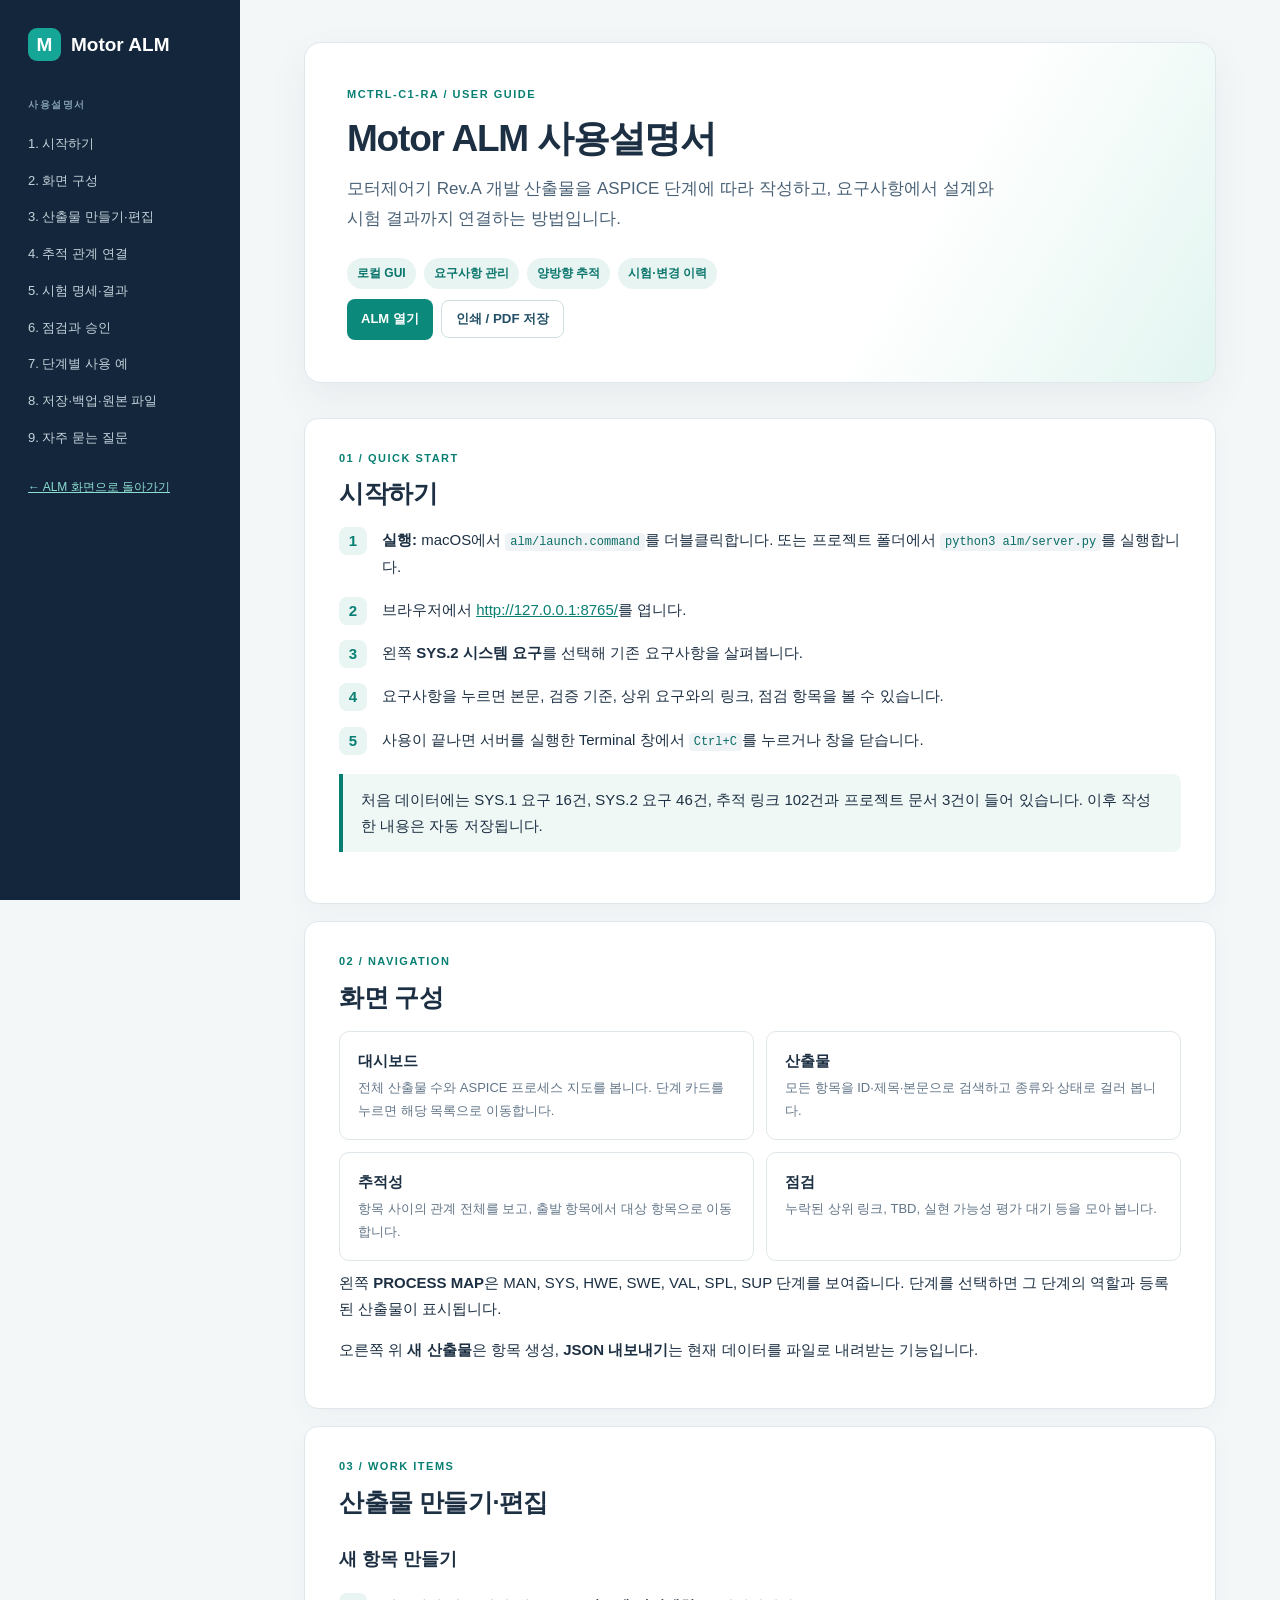
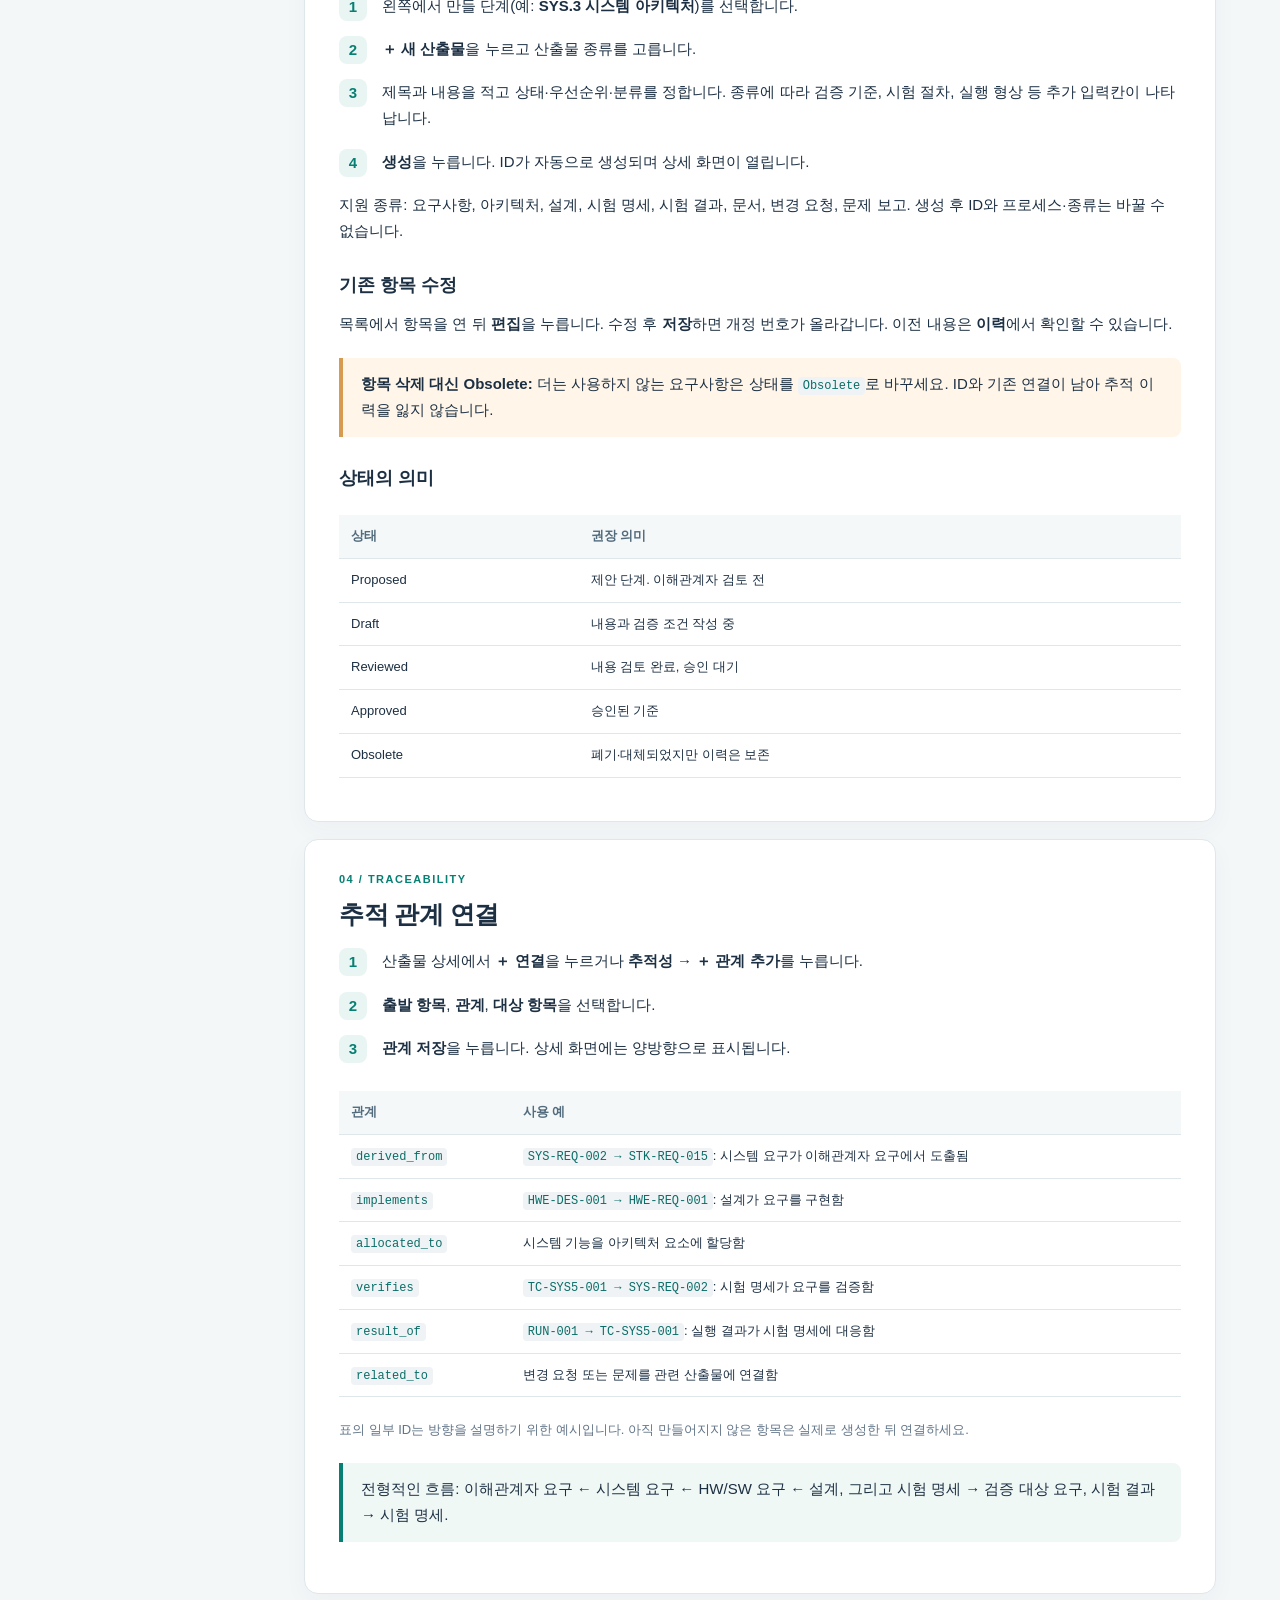
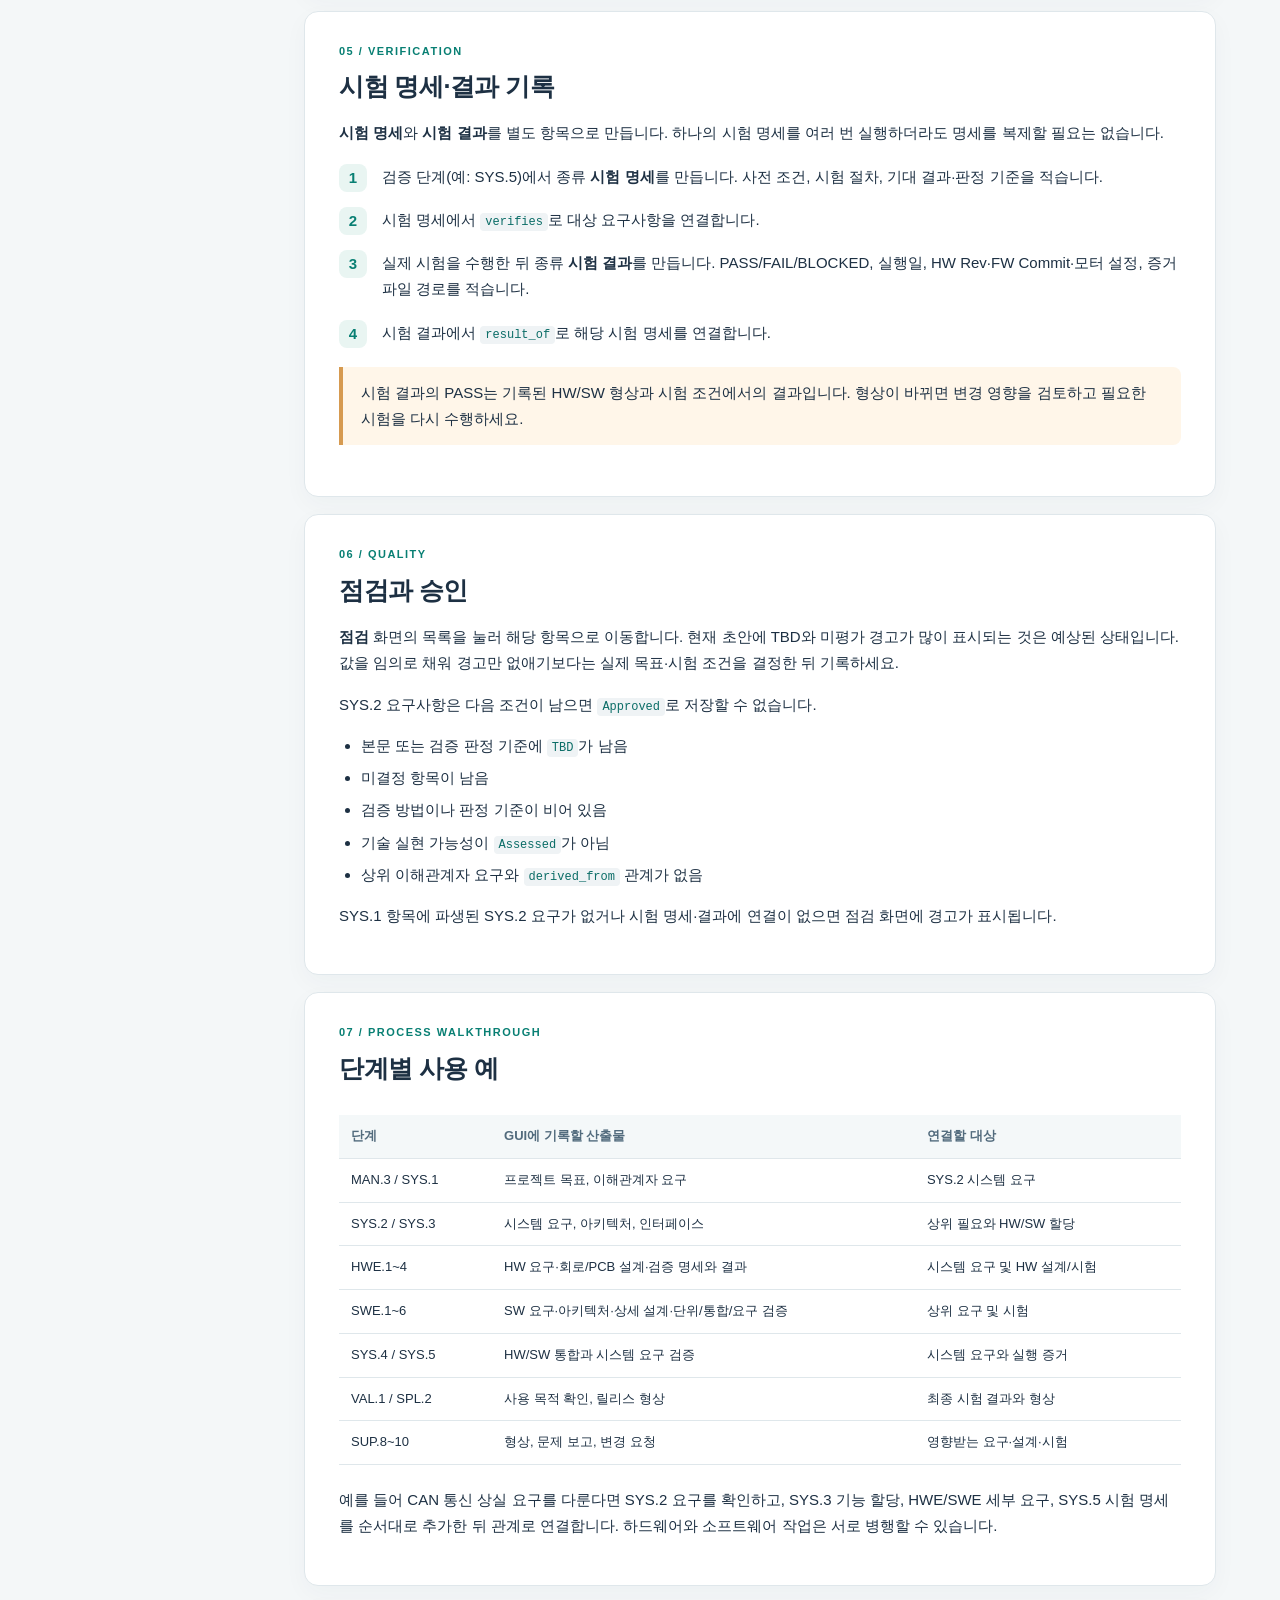
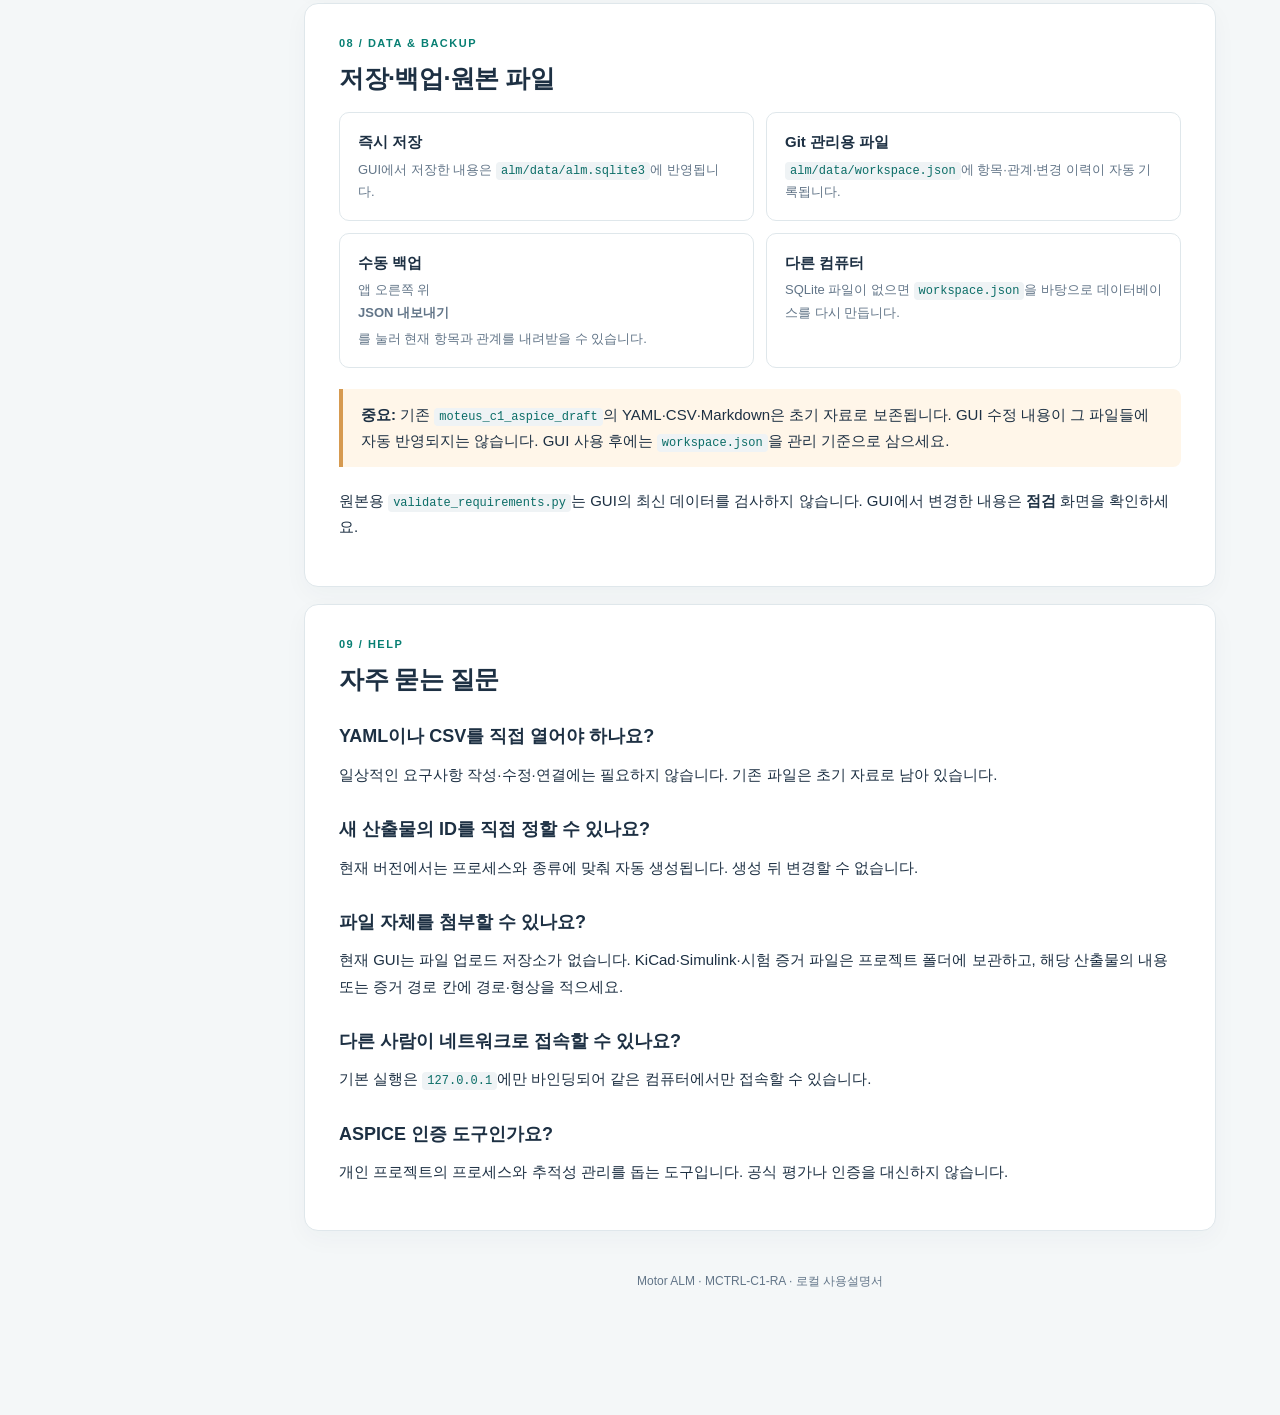
==== alm/static/guide.html @ b63cdf2c "[dev] 2026.10.14 Made ASPICE management tool aka. ALM(Application Lifecycle Management)" ====
<!doctype html>
<html lang="ko">
<head>
  <meta charset="utf-8">
  <meta name="viewport" content="width=device-width, initial-scale=1">
  <title>Motor ALM 사용설명서</title>
  <style>
    :root{--navy:#14263b;--ink:#1d3043;--muted:#627588;--teal:#087f73;--line:#dfe7eb;--bg:#f4f7f8;--pale:#e9f5f2;--amber:#a96920}
    *{box-sizing:border-box}html{scroll-behavior:smooth}body{margin:0;background:var(--bg);color:var(--ink);font:15px/1.75 -apple-system,BlinkMacSystemFont,"Apple SD Gothic Neo","Malgun Gothic",sans-serif}
    a{color:var(--teal)}a:hover{text-decoration:none}.layout{display:grid;grid-template-columns:240px minmax(0,1fr);max-width:1450px;margin:auto;min-height:100vh}
    aside{background:var(--navy);color:#dbe7ed;padding:28px 18px;position:sticky;top:0;height:100vh;overflow:auto}.logo{display:flex;align-items:center;gap:10px;font-size:19px;font-weight:800;color:white;padding:0 10px 23px}.mark{display:grid;place-items:center;background:#16a697;border-radius:9px;width:33px;height:33px}.side-label{color:#819db1;font-size:10px;letter-spacing:1.5px;font-weight:800;padding:12px 10px}.side-nav a{display:block;color:#c4d3dc;text-decoration:none;padding:7px 10px;border-radius:7px;font-size:13px}.side-nav a:hover{background:#284059;color:white}.side-home{display:block;margin:20px 10px;color:#8cddd2!important;font-size:12px}.content{min-width:0;padding:42px clamp(20px,5vw,72px) 100px}.page{max-width:930px;margin:auto}.eyebrow{font-size:11px;color:var(--teal);font-weight:800;letter-spacing:1.5px}.cover{background:linear-gradient(120deg,#fff 65%,#e2f5f0);border:1px solid var(--line);border-radius:17px;padding:42px;margin-bottom:35px;box-shadow:0 15px 38px #1a3a5010}h1{font-size:37px;line-height:1.22;margin:12px 0 13px;letter-spacing:-1.2px}h2{font-size:25px;line-height:1.3;margin:0 0 18px;letter-spacing:-.5px}h3{font-size:18px;margin:26px 0 8px}p{margin:9px 0 15px}.lead{font-size:17px;color:#496176;max-width:650px}.chips{display:flex;gap:8px;flex-wrap:wrap;margin-top:24px}.chip{background:#e8f4f1;color:#0a756c;padding:5px 10px;border-radius:100px;font-size:12px;font-weight:700}.section{background:white;border:1px solid var(--line);border-radius:14px;padding:30px 34px;margin:17px 0;box-shadow:0 8px 25px #15384a09;scroll-margin-top:20px}.section-number{font-size:11px;letter-spacing:1.5px;font-weight:800;color:var(--teal);margin-bottom:9px}.steps{counter-reset:step;padding:0;list-style:none}.steps li{counter-increment:step;position:relative;margin:17px 0;padding-left:43px}.steps li:before{content:counter(step);position:absolute;left:0;top:0;border-radius:8px;background:var(--pale);color:var(--teal);width:28px;height:28px;text-align:center;line-height:28px;font-weight:800}.callout{border-left:4px solid var(--teal);background:#f0f8f6;padding:13px 18px;border-radius:0 8px 8px 0;margin:21px 0}.callout.warn{border-color:#d69a50;background:#fff6e9}.callout p{margin:0}.grid{display:grid;grid-template-columns:repeat(2,minmax(0,1fr));gap:12px}.mini{border:1px solid var(--line);border-radius:10px;padding:16px 18px}.mini strong{display:block;margin-bottom:3px}.mini p{font-size:13px;color:var(--muted);margin:0}.table-wrap{overflow:auto}table{border-collapse:collapse;width:100%;font-size:13px;margin:13px 0}th,td{text-align:left;padding:10px 12px;border-bottom:1px solid var(--line);vertical-align:top}th{background:#f4f8f9;color:#526b7d;white-space:nowrap}code{background:#eff3f5;border-radius:4px;padding:2px 5px;font:12px ui-monospace,SFMono-Regular,monospace;color:#0b6d67}pre{background:#15283b;color:#eaf6f4;padding:17px 20px;border-radius:9px;overflow:auto;line-height:1.55;font-size:12px}pre code{background:none;color:inherit;padding:0}ul{padding-left:22px}li{margin:6px 0}.quiet{color:var(--muted);font-size:13px}.footer{font-size:12px;color:var(--muted);padding:23px 5px;text-align:center}.print-link{display:inline-block;margin-top:10px;background:#0b897b;color:#fff;text-decoration:none;padding:9px 14px;border-radius:8px;font-size:13px;font-weight:700}.print-link:hover{background:#076c61}button.print{margin-left:8px;border:1px solid #cddfe0;background:white;color:#245067;padding:9px 14px;border-radius:8px;font-weight:700;cursor:pointer}@media(max-width:800px){.layout{display:block}aside{position:static;height:auto;padding:15px}.logo{padding-bottom:0}.side-label,.side-nav{display:none}.side-home{display:inline-block;margin:5px 10px}.content{padding:20px}.cover{padding:28px}.section{padding:23px}.grid{grid-template-columns:1fr}h1{font-size:30px}}@media print{body{background:white}.layout{display:block}aside,.print-link,.print{display:none!important}.content{padding:0}.page{max-width:none}.cover,.section{break-inside:avoid;box-shadow:none}.section{margin:16px 0}.cover{padding:20px}}
  </style>
</head>
<body>
<div class="layout">
  <aside>
    <div class="logo"><span class="mark">M</span> Motor ALM</div>
    <div class="side-label">사용설명서</div>
    <nav class="side-nav" aria-label="목차">
      <a href="#start">1. 시작하기</a><a href="#screen">2. 화면 구성</a><a href="#items">3. 산출물 만들기·편집</a>
      <a href="#trace">4. 추적 관계 연결</a><a href="#test">5. 시험 명세·결과</a><a href="#review">6. 점검과 승인</a>
      <a href="#process">7. 단계별 사용 예</a><a href="#data">8. 저장·백업·원본 파일</a><a href="#faq">9. 자주 묻는 질문</a>
    </nav>
    <a class="side-home" href="http://127.0.0.1:8765/">← ALM 화면으로 돌아가기</a>
  </aside>
  <main class="content"><div class="page">
    <header class="cover">
      <div class="eyebrow">MCTRL-C1-RA / USER GUIDE</div>
      <h1>Motor ALM 사용설명서</h1>
      <p class="lead">모터제어기 Rev.A 개발 산출물을 ASPICE 단계에 따라 작성하고, 요구사항에서 설계와 시험 결과까지 연결하는 방법입니다.</p>
      <div class="chips"><span class="chip">로컬 GUI</span><span class="chip">요구사항 관리</span><span class="chip">양방향 추적</span><span class="chip">시험·변경 이력</span></div>
      <a class="print-link" href="http://127.0.0.1:8765/">ALM 열기</a><button class="print" type="button" onclick="window.print()">인쇄 / PDF 저장</button>
    </header>

    <section class="section" id="start"><div class="section-number">01 / QUICK START</div><h2>시작하기</h2>
      <ol class="steps"><li><strong>실행:</strong> macOS에서 <code>alm/launch.command</code>를 더블클릭합니다. 또는 프로젝트 폴더에서 <code>python3 alm/server.py</code>를 실행합니다.</li><li>브라우저에서 <a href="http://127.0.0.1:8765/">http://127.0.0.1:8765/</a>를 엽니다.</li><li>왼쪽 <strong>SYS.2 시스템 요구</strong>를 선택해 기존 요구사항을 살펴봅니다.</li><li>요구사항을 누르면 본문, 검증 기준, 상위 요구와의 링크, 점검 항목을 볼 수 있습니다.</li><li>사용이 끝나면 서버를 실행한 Terminal 창에서 <code>Ctrl+C</code>를 누르거나 창을 닫습니다.</li></ol>
      <div class="callout"><p>처음 데이터에는 SYS.1 요구 16건, SYS.2 요구 46건, 추적 링크 102건과 프로젝트 문서 3건이 들어 있습니다. 이후 작성한 내용은 자동 저장됩니다.</p></div>
    </section>

    <section class="section" id="screen"><div class="section-number">02 / NAVIGATION</div><h2>화면 구성</h2>
      <div class="grid"><div class="mini"><strong>대시보드</strong><p>전체 산출물 수와 ASPICE 프로세스 지도를 봅니다. 단계 카드를 누르면 해당 목록으로 이동합니다.</p></div><div class="mini"><strong>산출물</strong><p>모든 항목을 ID·제목·본문으로 검색하고 종류와 상태로 걸러 봅니다.</p></div><div class="mini"><strong>추적성</strong><p>항목 사이의 관계 전체를 보고, 출발 항목에서 대상 항목으로 이동합니다.</p></div><div class="mini"><strong>점검</strong><p>누락된 상위 링크, TBD, 실현 가능성 평가 대기 등을 모아 봅니다.</p></div></div>
      <p>왼쪽 <strong>PROCESS MAP</strong>은 MAN, SYS, HWE, SWE, VAL, SPL, SUP 단계를 보여줍니다. 단계를 선택하면 그 단계의 역할과 등록된 산출물이 표시됩니다.</p>
      <p>오른쪽 위 <strong>새 산출물</strong>은 항목 생성, <strong>JSON 내보내기</strong>는 현재 데이터를 파일로 내려받는 기능입니다.</p>
    </section>

    <section class="section" id="items"><div class="section-number">03 / WORK ITEMS</div><h2>산출물 만들기·편집</h2>
      <h3>새 항목 만들기</h3><ol class="steps"><li>왼쪽에서 만들 단계(예: <strong>SYS.3 시스템 아키텍처</strong>)를 선택합니다.</li><li><strong>＋ 새 산출물</strong>을 누르고 산출물 종류를 고릅니다.</li><li>제목과 내용을 적고 상태·우선순위·분류를 정합니다. 종류에 따라 검증 기준, 시험 절차, 실행 형상 등 추가 입력칸이 나타납니다.</li><li><strong>생성</strong>을 누릅니다. ID가 자동으로 생성되며 상세 화면이 열립니다.</li></ol>
      <p>지원 종류: 요구사항, 아키텍처, 설계, 시험 명세, 시험 결과, 문서, 변경 요청, 문제 보고. 생성 후 ID와 프로세스·종류는 바꿀 수 없습니다.</p>
      <h3>기존 항목 수정</h3><p>목록에서 항목을 연 뒤 <strong>편집</strong>을 누릅니다. 수정 후 <strong>저장</strong>하면 개정 번호가 올라갑니다. 이전 내용은 <strong>이력</strong>에서 확인할 수 있습니다.</p>
      <div class="callout warn"><p><strong>항목 삭제 대신 Obsolete:</strong> 더는 사용하지 않는 요구사항은 상태를 <code>Obsolete</code>로 바꾸세요. ID와 기존 연결이 남아 추적 이력을 잃지 않습니다.</p></div>
      <h3>상태의 의미</h3><div class="table-wrap"><table><thead><tr><th>상태</th><th>권장 의미</th></tr></thead><tbody><tr><td>Proposed</td><td>제안 단계. 이해관계자 검토 전</td></tr><tr><td>Draft</td><td>내용과 검증 조건 작성 중</td></tr><tr><td>Reviewed</td><td>내용 검토 완료, 승인 대기</td></tr><tr><td>Approved</td><td>승인된 기준</td></tr><tr><td>Obsolete</td><td>폐기·대체되었지만 이력은 보존</td></tr></tbody></table></div>
    </section>

    <section class="section" id="trace"><div class="section-number">04 / TRACEABILITY</div><h2>추적 관계 연결</h2>
      <ol class="steps"><li>산출물 상세에서 <strong>＋ 연결</strong>을 누르거나 <strong>추적성 → ＋ 관계 추가</strong>를 누릅니다.</li><li><strong>출발 항목</strong>, <strong>관계</strong>, <strong>대상 항목</strong>을 선택합니다.</li><li><strong>관계 저장</strong>을 누릅니다. 상세 화면에는 양방향으로 표시됩니다.</li></ol>
      <div class="table-wrap"><table><thead><tr><th>관계</th><th>사용 예</th></tr></thead><tbody><tr><td><code>derived_from</code></td><td><code>SYS-REQ-002 → STK-REQ-015</code>: 시스템 요구가 이해관계자 요구에서 도출됨</td></tr><tr><td><code>implements</code></td><td><code>HWE-DES-001 → HWE-REQ-001</code>: 설계가 요구를 구현함</td></tr><tr><td><code>allocated_to</code></td><td>시스템 기능을 아키텍처 요소에 할당함</td></tr><tr><td><code>verifies</code></td><td><code>TC-SYS5-001 → SYS-REQ-002</code>: 시험 명세가 요구를 검증함</td></tr><tr><td><code>result_of</code></td><td><code>RUN-001 → TC-SYS5-001</code>: 실행 결과가 시험 명세에 대응함</td></tr><tr><td><code>related_to</code></td><td>변경 요청 또는 문제를 관련 산출물에 연결함</td></tr></tbody></table></div>
      <p class="quiet">표의 일부 ID는 방향을 설명하기 위한 예시입니다. 아직 만들어지지 않은 항목은 실제로 생성한 뒤 연결하세요.</p>
      <div class="callout"><p>전형적인 흐름: 이해관계자 요구 ← 시스템 요구 ← HW/SW 요구 ← 설계, 그리고 시험 명세 → 검증 대상 요구, 시험 결과 → 시험 명세.</p></div>
    </section>

    <section class="section" id="test"><div class="section-number">05 / VERIFICATION</div><h2>시험 명세·결과 기록</h2>
      <p><strong>시험 명세</strong>와 <strong>시험 결과</strong>를 별도 항목으로 만듭니다. 하나의 시험 명세를 여러 번 실행하더라도 명세를 복제할 필요는 없습니다.</p>
      <ol class="steps"><li>검증 단계(예: SYS.5)에서 종류 <strong>시험 명세</strong>를 만듭니다. 사전 조건, 시험 절차, 기대 결과·판정 기준을 적습니다.</li><li>시험 명세에서 <code>verifies</code>로 대상 요구사항을 연결합니다.</li><li>실제 시험을 수행한 뒤 종류 <strong>시험 결과</strong>를 만듭니다. PASS/FAIL/BLOCKED, 실행일, HW Rev·FW Commit·모터 설정, 증거 파일 경로를 적습니다.</li><li>시험 결과에서 <code>result_of</code>로 해당 시험 명세를 연결합니다.</li></ol>
      <div class="callout warn"><p>시험 결과의 PASS는 기록된 HW/SW 형상과 시험 조건에서의 결과입니다. 형상이 바뀌면 변경 영향을 검토하고 필요한 시험을 다시 수행하세요.</p></div>
    </section>

    <section class="section" id="review"><div class="section-number">06 / QUALITY</div><h2>점검과 승인</h2>
      <p><strong>점검</strong> 화면의 목록을 눌러 해당 항목으로 이동합니다. 현재 초안에 TBD와 미평가 경고가 많이 표시되는 것은 예상된 상태입니다. 값을 임의로 채워 경고만 없애기보다는 실제 목표·시험 조건을 결정한 뒤 기록하세요.</p>
      <p>SYS.2 요구사항은 다음 조건이 남으면 <code>Approved</code>로 저장할 수 없습니다.</p>
      <ul><li>본문 또는 검증 판정 기준에 <code>TBD</code>가 남음</li><li>미결정 항목이 남음</li><li>검증 방법이나 판정 기준이 비어 있음</li><li>기술 실현 가능성이 <code>Assessed</code>가 아님</li><li>상위 이해관계자 요구와 <code>derived_from</code> 관계가 없음</li></ul>
      <p>SYS.1 항목에 파생된 SYS.2 요구가 없거나 시험 명세·결과에 연결이 없으면 점검 화면에 경고가 표시됩니다.</p>
    </section>

    <section class="section" id="process"><div class="section-number">07 / PROCESS WALKTHROUGH</div><h2>단계별 사용 예</h2>
      <div class="table-wrap"><table><thead><tr><th>단계</th><th>GUI에 기록할 산출물</th><th>연결할 대상</th></tr></thead><tbody><tr><td>MAN.3 / SYS.1</td><td>프로젝트 목표, 이해관계자 요구</td><td>SYS.2 시스템 요구</td></tr><tr><td>SYS.2 / SYS.3</td><td>시스템 요구, 아키텍처, 인터페이스</td><td>상위 필요와 HW/SW 할당</td></tr><tr><td>HWE.1~4</td><td>HW 요구·회로/PCB 설계·검증 명세와 결과</td><td>시스템 요구 및 HW 설계/시험</td></tr><tr><td>SWE.1~6</td><td>SW 요구·아키텍처·상세 설계·단위/통합/요구 검증</td><td>상위 요구 및 시험</td></tr><tr><td>SYS.4 / SYS.5</td><td>HW/SW 통합과 시스템 요구 검증</td><td>시스템 요구와 실행 증거</td></tr><tr><td>VAL.1 / SPL.2</td><td>사용 목적 확인, 릴리스 형상</td><td>최종 시험 결과와 형상</td></tr><tr><td>SUP.8~10</td><td>형상, 문제 보고, 변경 요청</td><td>영향받는 요구·설계·시험</td></tr></tbody></table></div>
      <p>예를 들어 CAN 통신 상실 요구를 다룬다면 SYS.2 요구를 확인하고, SYS.3 기능 할당, HWE/SWE 세부 요구, SYS.5 시험 명세를 순서대로 추가한 뒤 관계로 연결합니다. 하드웨어와 소프트웨어 작업은 서로 병행할 수 있습니다.</p>
    </section>

    <section class="section" id="data"><div class="section-number">08 / DATA & BACKUP</div><h2>저장·백업·원본 파일</h2>
      <div class="grid"><div class="mini"><strong>즉시 저장</strong><p>GUI에서 저장한 내용은 <code>alm/data/alm.sqlite3</code>에 반영됩니다.</p></div><div class="mini"><strong>Git 관리용 파일</strong><p><code>alm/data/workspace.json</code>에 항목·관계·변경 이력이 자동 기록됩니다.</p></div><div class="mini"><strong>수동 백업</strong><p>앱 오른쪽 위 <strong>JSON 내보내기</strong>를 눌러 현재 항목과 관계를 내려받을 수 있습니다.</p></div><div class="mini"><strong>다른 컴퓨터</strong><p>SQLite 파일이 없으면 <code>workspace.json</code>을 바탕으로 데이터베이스를 다시 만듭니다.</p></div></div>
      <div class="callout warn"><p><strong>중요:</strong> 기존 <code>moteus_c1_aspice_draft</code>의 YAML·CSV·Markdown은 초기 자료로 보존됩니다. GUI 수정 내용이 그 파일들에 자동 반영되지는 않습니다. GUI 사용 후에는 <code>workspace.json</code>을 관리 기준으로 삼으세요.</p></div>
      <p>원본용 <code>validate_requirements.py</code>는 GUI의 최신 데이터를 검사하지 않습니다. GUI에서 변경한 내용은 <strong>점검</strong> 화면을 확인하세요.</p>
    </section>

    <section class="section" id="faq"><div class="section-number">09 / HELP</div><h2>자주 묻는 질문</h2>
      <h3>YAML이나 CSV를 직접 열어야 하나요?</h3><p>일상적인 요구사항 작성·수정·연결에는 필요하지 않습니다. 기존 파일은 초기 자료로 남아 있습니다.</p>
      <h3>새 산출물의 ID를 직접 정할 수 있나요?</h3><p>현재 버전에서는 프로세스와 종류에 맞춰 자동 생성됩니다. 생성 뒤 변경할 수 없습니다.</p>
      <h3>파일 자체를 첨부할 수 있나요?</h3><p>현재 GUI는 파일 업로드 저장소가 없습니다. KiCad·Simulink·시험 증거 파일은 프로젝트 폴더에 보관하고, 해당 산출물의 내용 또는 증거 경로 칸에 경로·형상을 적으세요.</p>
      <h3>다른 사람이 네트워크로 접속할 수 있나요?</h3><p>기본 실행은 <code>127.0.0.1</code>에만 바인딩되어 같은 컴퓨터에서만 접속할 수 있습니다.</p>
      <h3>ASPICE 인증 도구인가요?</h3><p>개인 프로젝트의 프로세스와 추적성 관리를 돕는 도구입니다. 공식 평가나 인증을 대신하지 않습니다.</p>
    </section>
    <footer class="footer">Motor ALM · MCTRL-C1-RA · 로컬 사용설명서</footer>
  </div></main>
</div>
</body>
</html>
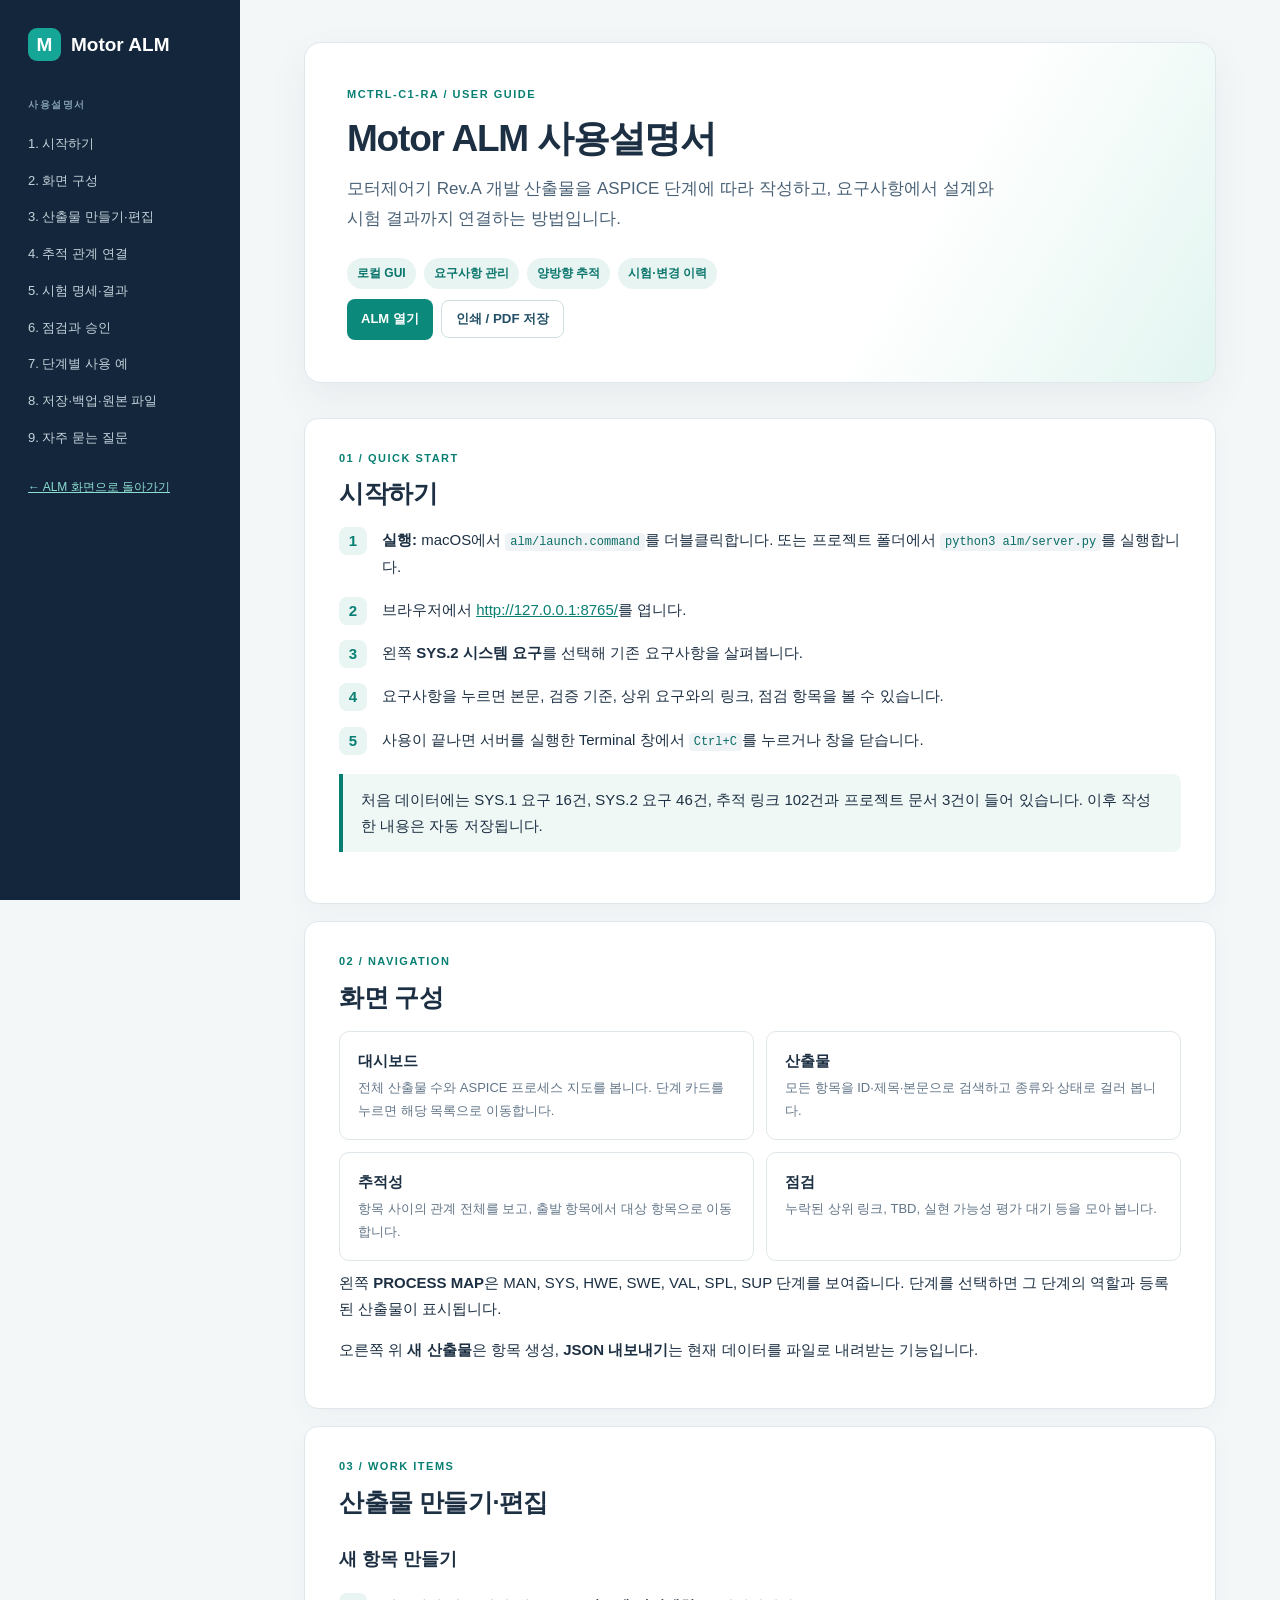
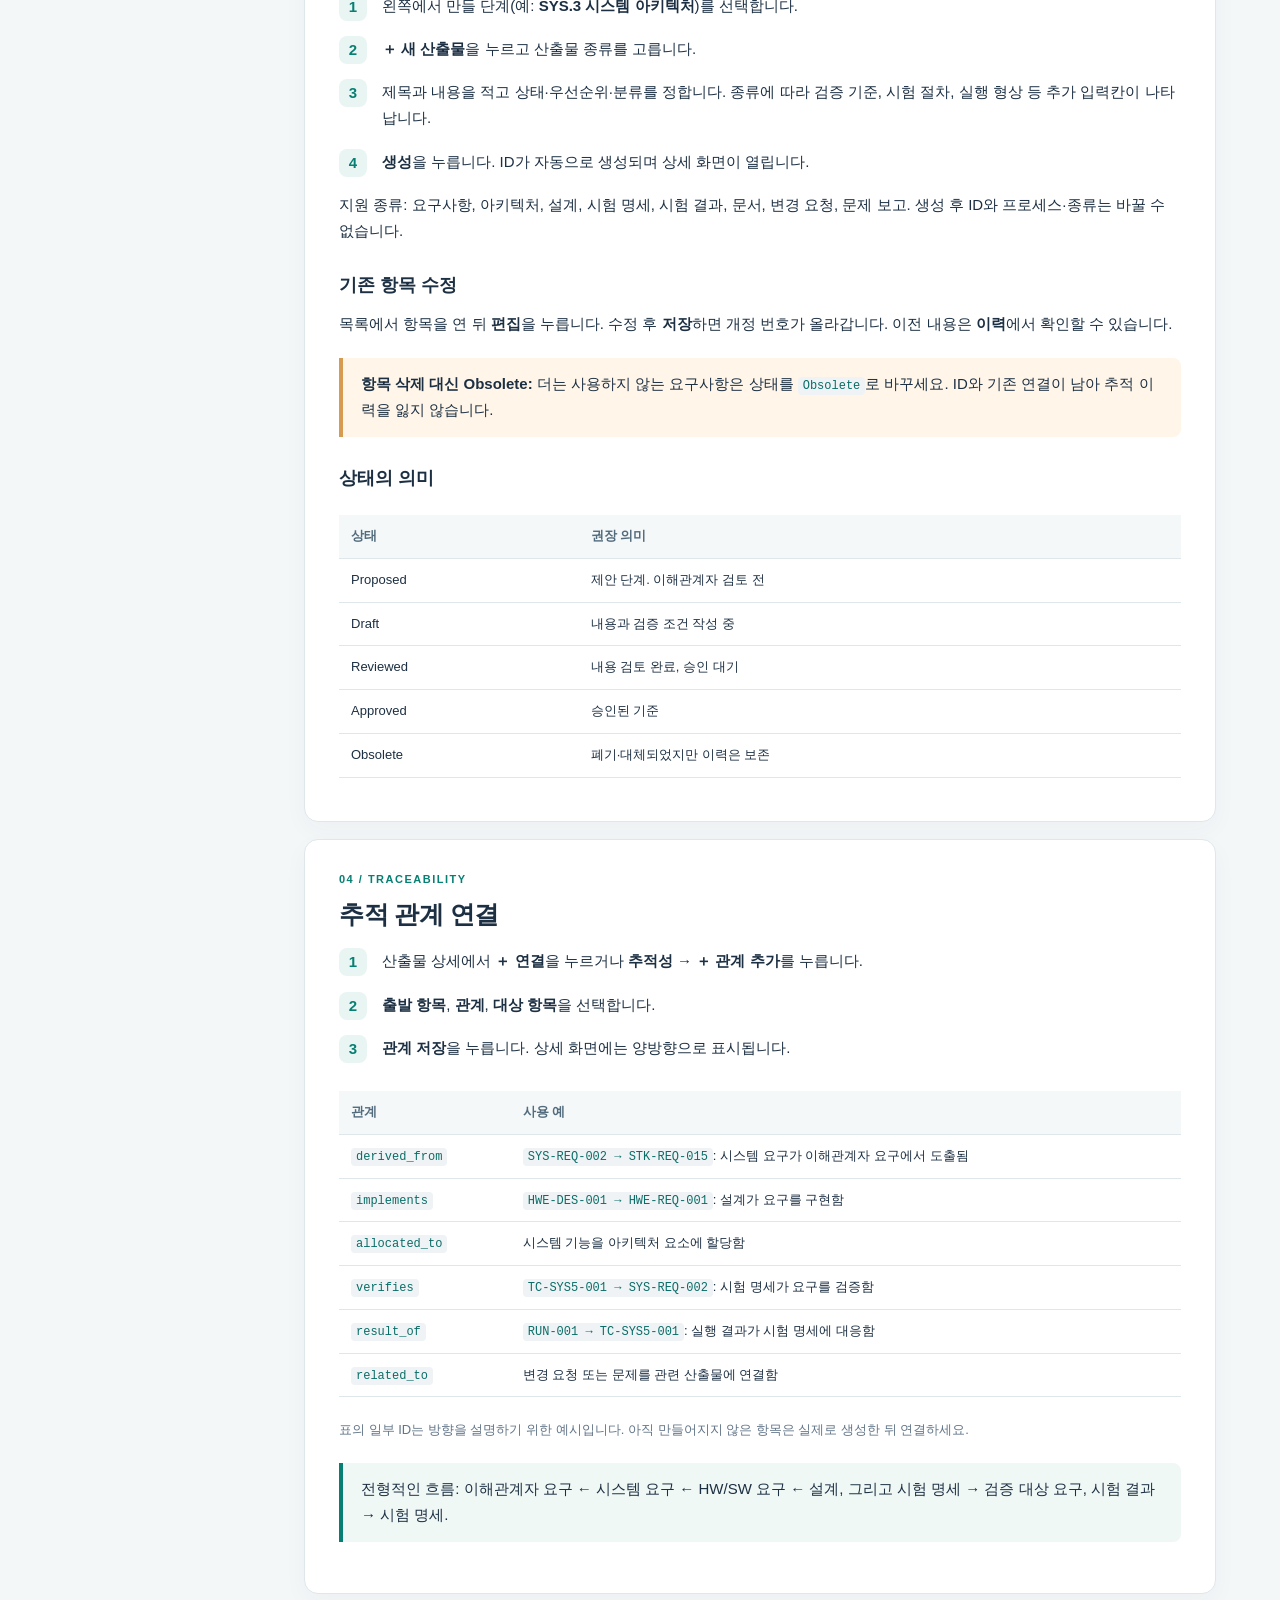
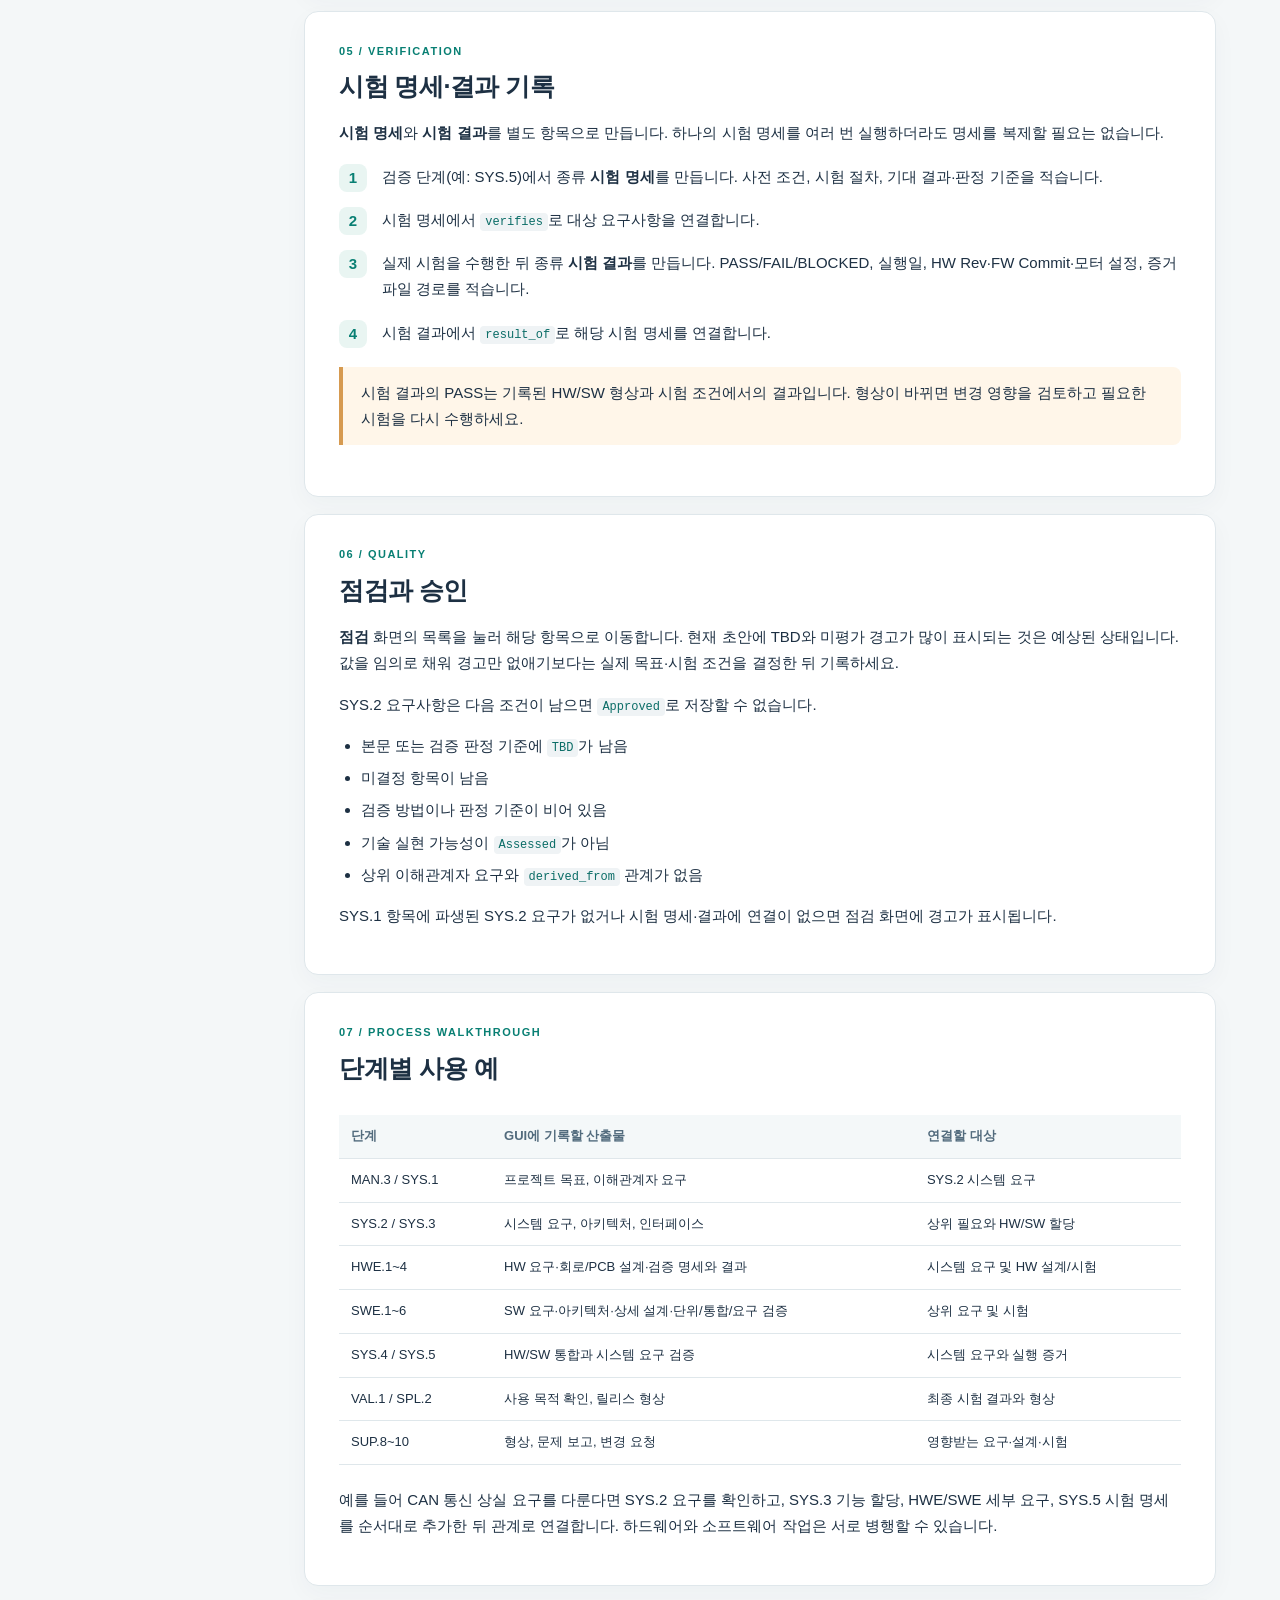
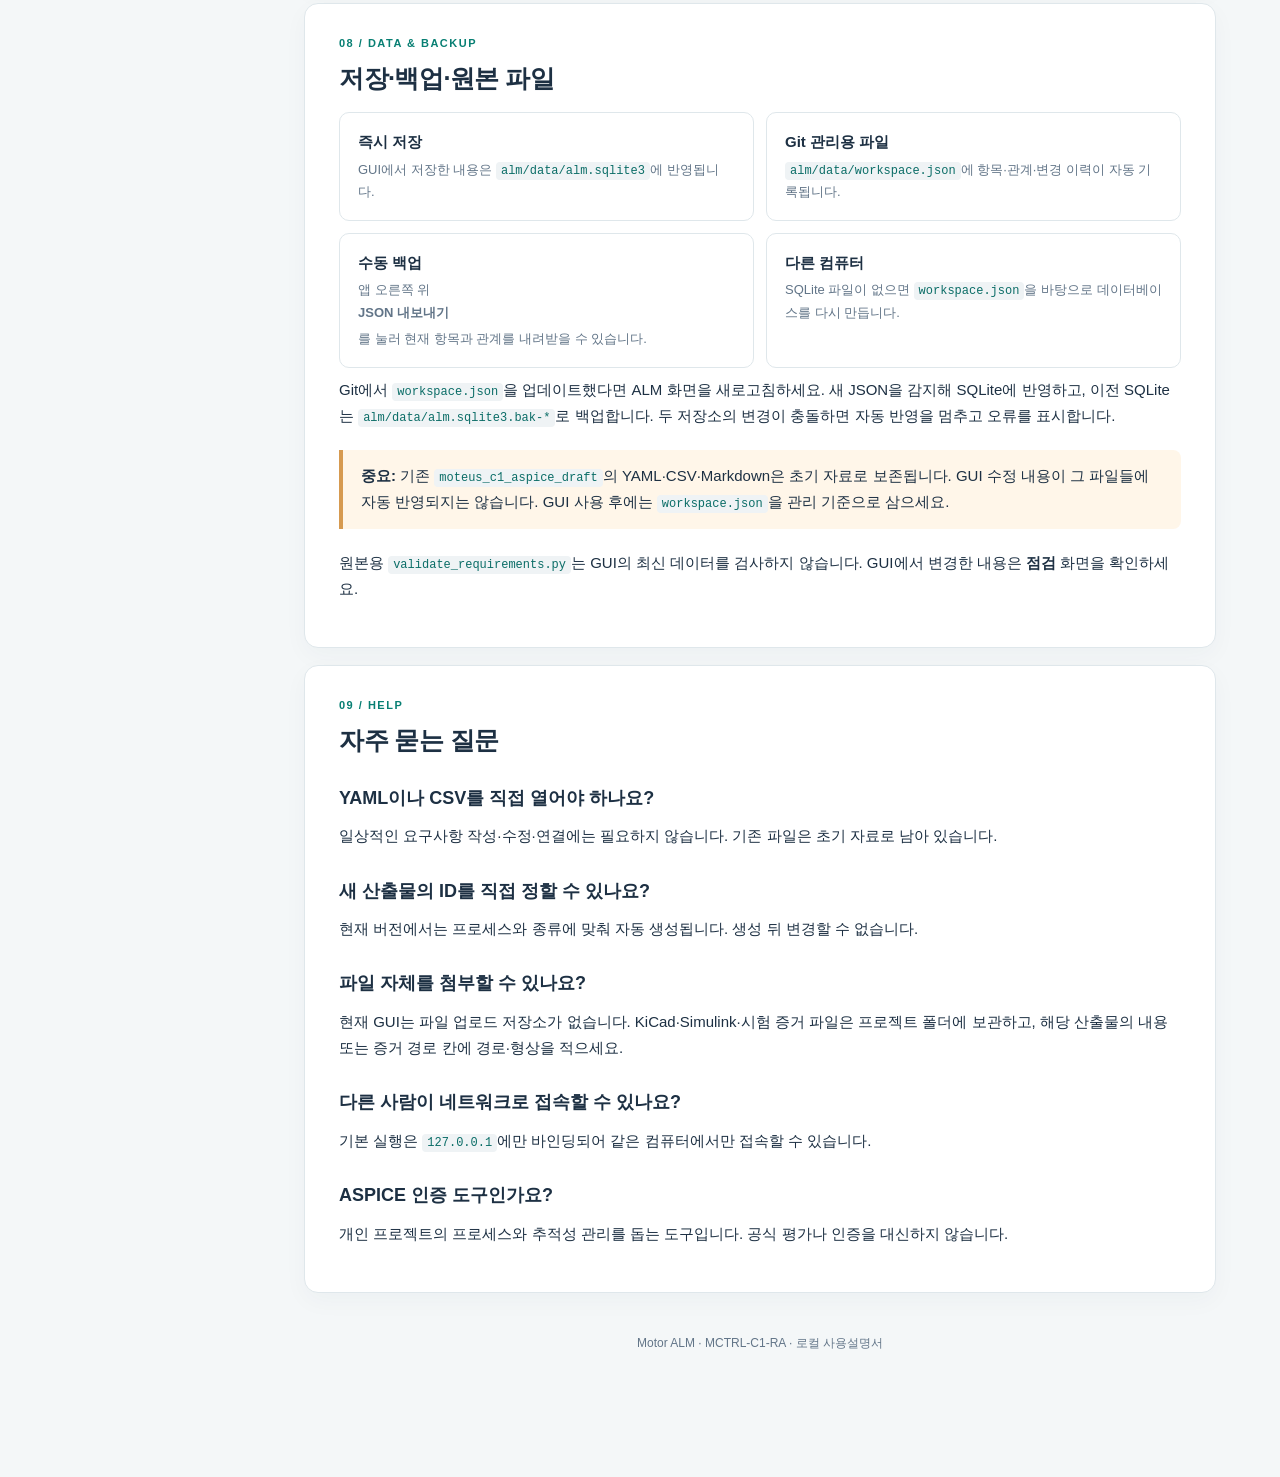
==== commit f97994be: "[doc, dev] 20261022 edited ALM system: Add JSON file change detection and automatic update function." ====
--- a/alm/static/guide.html
+++ b/alm/static/guide.html
@@ -78,6 +78,7 @@
 
     <section class="section" id="data"><div class="section-number">08 / DATA & BACKUP</div><h2>저장·백업·원본 파일</h2>
       <div class="grid"><div class="mini"><strong>즉시 저장</strong><p>GUI에서 저장한 내용은 <code>alm/data/alm.sqlite3</code>에 반영됩니다.</p></div><div class="mini"><strong>Git 관리용 파일</strong><p><code>alm/data/workspace.json</code>에 항목·관계·변경 이력이 자동 기록됩니다.</p></div><div class="mini"><strong>수동 백업</strong><p>앱 오른쪽 위 <strong>JSON 내보내기</strong>를 눌러 현재 항목과 관계를 내려받을 수 있습니다.</p></div><div class="mini"><strong>다른 컴퓨터</strong><p>SQLite 파일이 없으면 <code>workspace.json</code>을 바탕으로 데이터베이스를 다시 만듭니다.</p></div></div>
+      <p>Git에서 <code>workspace.json</code>을 업데이트했다면 ALM 화면을 새로고침하세요. 새 JSON을 감지해 SQLite에 반영하고, 이전 SQLite는 <code>alm/data/alm.sqlite3.bak-*</code>로 백업합니다. 두 저장소의 변경이 충돌하면 자동 반영을 멈추고 오류를 표시합니다.</p>
       <div class="callout warn"><p><strong>중요:</strong> 기존 <code>moteus_c1_aspice_draft</code>의 YAML·CSV·Markdown은 초기 자료로 보존됩니다. GUI 수정 내용이 그 파일들에 자동 반영되지는 않습니다. GUI 사용 후에는 <code>workspace.json</code>을 관리 기준으로 삼으세요.</p></div>
       <p>원본용 <code>validate_requirements.py</code>는 GUI의 최신 데이터를 검사하지 않습니다. GUI에서 변경한 내용은 <strong>점검</strong> 화면을 확인하세요.</p>
     </section>
